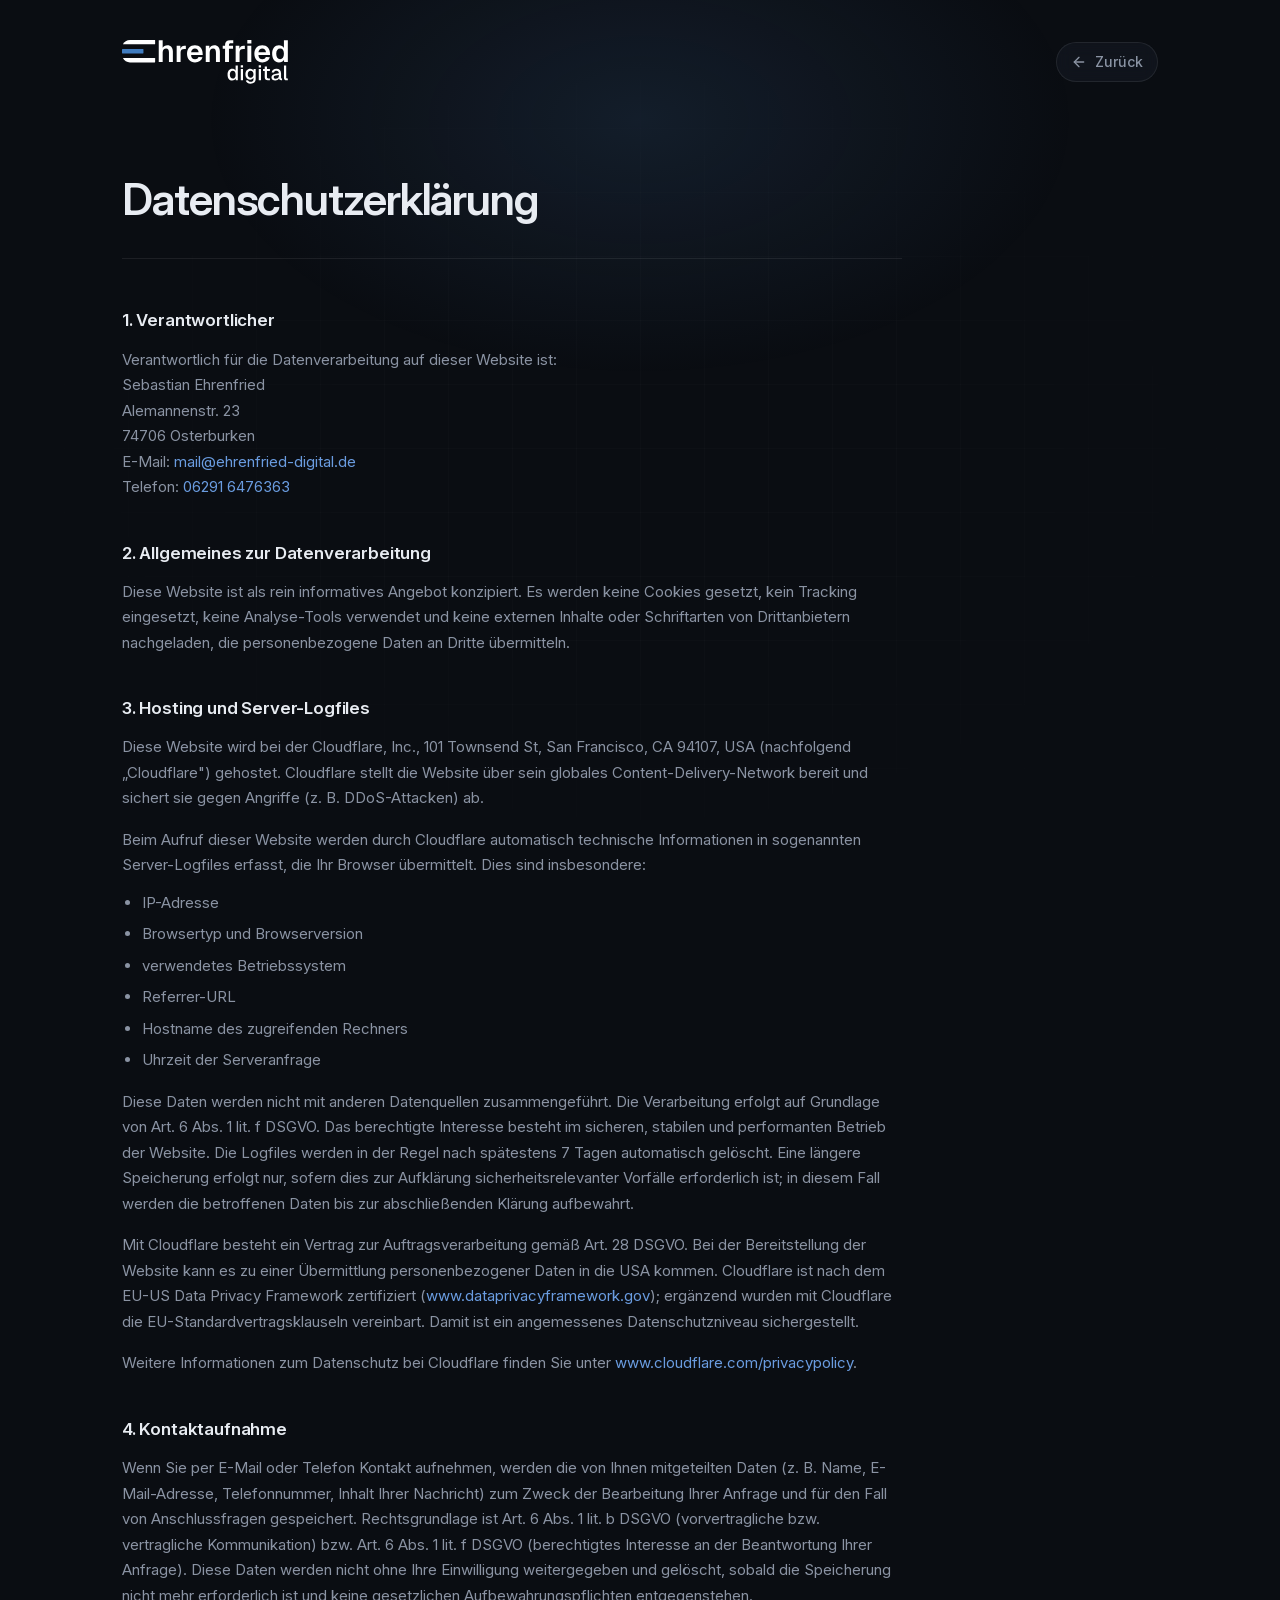
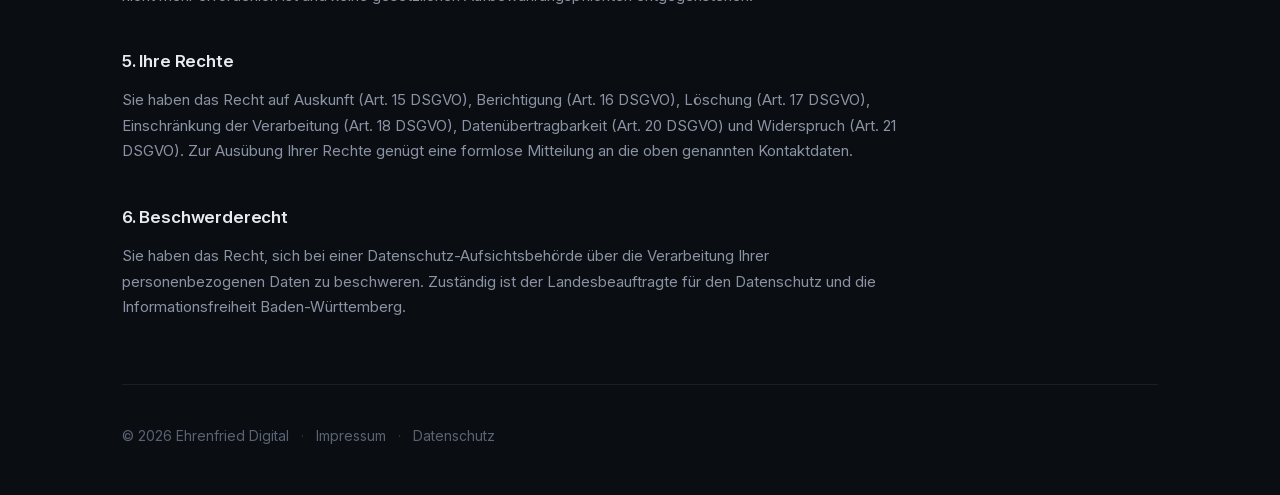
==== datenschutz.html @ 120dff1f "Add files via upload" ====
<!DOCTYPE html>
<html lang="de">
<head>
    <meta charset="UTF-8">
    <meta name="viewport" content="width=device-width, initial-scale=1.0">
    <title>Datenschutzerklärung — Ehrenfried Digital</title>
    <meta name="description" content="Datenschutzerklärung von Ehrenfried Digital nach DSGVO.">
    <meta name="robots" content="index, follow">
    <link rel="preload" href="fonts/InterVariable.woff2" as="font" type="font/woff2" crossorigin>
    <link rel="stylesheet" href="styles.css">
</head>
<body>
    <div class="background-grid"></div>
    <div class="background-glow"></div>

    <main class="container">
        <header class="header">
            <a href="index.html" class="logo" aria-label="Zur Startseite">
                <img src="logo.svg" alt="Ehrenfried Digital" class="logo-img">
            </a>
            <a href="index.html" class="back-link">
                <svg viewBox="0 0 24 24" fill="none" stroke="currentColor" stroke-width="2" stroke-linecap="round" stroke-linejoin="round" aria-hidden="true">
                    <line x1="19" y1="12" x2="5" y2="12"></line>
                    <polyline points="12 19 5 12 12 5"></polyline>
                </svg>
                <span>Zurück</span>
            </a>
        </header>

        <article class="legal-page">
            <h1 class="legal-title">Datenschutzerklärung</h1>

            <section class="legal-section">
                <h2>1. Verantwortlicher</h2>
                <p>
                    Verantwortlich für die Datenverarbeitung auf dieser Website ist:<br>
                    Sebastian Ehrenfried<br>
                    Alemannenstr. 23<br>
                    74706 Osterburken<br>
                    E-Mail: <a href="mailto:mail@ehrenfried-digital.de">mail@ehrenfried-digital.de</a><br>
                    Telefon: <a href="tel:+4962916476363">06291 6476363</a>
                </p>
            </section>

            <section class="legal-section">
                <h2>2. Allgemeines zur Datenverarbeitung</h2>
                <p>
                    Diese Website ist als rein informatives Angebot konzipiert. Es werden keine Cookies gesetzt,
                    kein Tracking eingesetzt, keine Analyse-Tools verwendet und keine externen Inhalte oder
                    Schriftarten von Drittanbietern nachgeladen, die personenbezogene Daten an Dritte übermitteln.
                </p>
            </section>

            <section class="legal-section">
                <h2>3. Hosting und Server-Logfiles</h2>
                <p>
                    Diese Website wird bei der Cloudflare, Inc., 101 Townsend St, San Francisco, CA 94107, USA
                    (nachfolgend „Cloudflare") gehostet. Cloudflare stellt die Website über sein globales
                    Content-Delivery-Network bereit und sichert sie gegen Angriffe (z. B. DDoS-Attacken) ab.
                </p>
                <p>
                    Beim Aufruf dieser Website werden durch Cloudflare automatisch technische Informationen in
                    sogenannten Server-Logfiles erfasst, die Ihr Browser übermittelt. Dies sind insbesondere:
                </p>
                <ul>
                    <li>IP-Adresse</li>
                    <li>Browsertyp und Browserversion</li>
                    <li>verwendetes Betriebssystem</li>
                    <li>Referrer-URL</li>
                    <li>Hostname des zugreifenden Rechners</li>
                    <li>Uhrzeit der Serveranfrage</li>
                </ul>
                <p>
                    Diese Daten werden nicht mit anderen Datenquellen zusammengeführt. Die Verarbeitung erfolgt
                    auf Grundlage von Art. 6 Abs. 1 lit. f DSGVO. Das berechtigte Interesse besteht im sicheren,
                    stabilen und performanten Betrieb der Website. Die Logfiles werden in der Regel nach
                    spätestens 7 Tagen automatisch gelöscht. Eine längere Speicherung erfolgt nur, sofern dies
                    zur Aufklärung sicherheitsrelevanter Vorfälle erforderlich ist; in diesem Fall werden die
                    betroffenen Daten bis zur abschließenden Klärung aufbewahrt.
                </p>
                <p>
                    Mit Cloudflare besteht ein Vertrag zur Auftragsverarbeitung gemäß Art. 28 DSGVO. Bei der
                    Bereitstellung der Website kann es zu einer Übermittlung personenbezogener Daten in die USA
                    kommen. Cloudflare ist nach dem EU-US Data Privacy Framework zertifiziert
                    (<a href="https://www.dataprivacyframework.gov/" target="_blank" rel="noopener noreferrer">www.dataprivacyframework.gov</a>);
                    ergänzend wurden mit Cloudflare die EU-Standardvertragsklauseln vereinbart. Damit ist ein
                    angemessenes Datenschutzniveau sichergestellt.
                </p>
                <p>
                    Weitere Informationen zum Datenschutz bei Cloudflare finden Sie unter
                    <a href="https://www.cloudflare.com/privacypolicy/" target="_blank" rel="noopener noreferrer">www.cloudflare.com/privacypolicy</a>.
                </p>
            </section>

            <section class="legal-section">
                <h2>4. Kontaktaufnahme</h2>
                <p>
                    Wenn Sie per E-Mail oder Telefon Kontakt aufnehmen, werden die von Ihnen mitgeteilten Daten
                    (z. B. Name, E-Mail-Adresse, Telefonnummer, Inhalt Ihrer Nachricht) zum Zweck der Bearbeitung
                    Ihrer Anfrage und für den Fall von Anschlussfragen gespeichert. Rechtsgrundlage ist Art. 6
                    Abs. 1 lit. b DSGVO (vorvertragliche bzw. vertragliche Kommunikation) bzw. Art. 6 Abs. 1
                    lit. f DSGVO (berechtigtes Interesse an der Beantwortung Ihrer Anfrage). Diese Daten werden
                    nicht ohne Ihre Einwilligung weitergegeben und gelöscht, sobald die Speicherung nicht mehr
                    erforderlich ist und keine gesetzlichen Aufbewahrungspflichten entgegenstehen.
                </p>
            </section>

            <section class="legal-section">
                <h2>5. Ihre Rechte</h2>
                <p>
                    Sie haben das Recht auf Auskunft (Art. 15 DSGVO), Berichtigung (Art. 16 DSGVO), Löschung
                    (Art. 17 DSGVO), Einschränkung der Verarbeitung (Art. 18 DSGVO), Datenübertragbarkeit
                    (Art. 20 DSGVO) und Widerspruch (Art. 21 DSGVO). Zur Ausübung Ihrer Rechte genügt eine
                    formlose Mitteilung an die oben genannten Kontaktdaten.
                </p>
            </section>

            <section class="legal-section">
                <h2>6. Beschwerderecht</h2>
                <p>
                    Sie haben das Recht, sich bei einer Datenschutz-Aufsichtsbehörde über die Verarbeitung Ihrer
                    personenbezogenen Daten zu beschweren. Zuständig ist der Landesbeauftragte für den Datenschutz
                    und die Informationsfreiheit Baden-Württemberg.
                </p>
            </section>
        </article>

        <footer class="footer">
            <span>© <span id="year"></span> Ehrenfried Digital</span>
            <span class="footer-divider">·</span>
            <a href="impressum.html" class="footer-link">Impressum</a>
            <span class="footer-divider">·</span>
            <a href="datenschutz.html" class="footer-link" aria-current="page">Datenschutz</a>
        </footer>
    </main>

    <script>
        document.getElementById('year').textContent = new Date().getFullYear();
    </script>
</body>
</html>
---- styles.css ----
@font-face {
    font-family: 'Inter';
    font-style: normal;
    font-weight: 100 900;
    font-display: swap;
    src: url('fonts/InterVariable.woff2') format('woff2-variations'),
         url('fonts/InterVariable.woff2') format('woff2');
}

:root {
    --bg: #0a0d12;
    --bg-elevated: #11161d;
    --bg-card: rgba(20, 26, 35, 0.6);
    --border: rgba(255, 255, 255, 0.08);
    --border-hover: rgba(74, 124, 184, 0.5);
    --text: #e8ecf2;
    --text-muted: #8a93a3;
    --text-subtle: #5a6373;
    --accent: #4a7cb8;
    --accent-bright: #6a9ce0;
    --accent-glow: rgba(74, 124, 184, 0.15);
}

* {
    margin: 0;
    padding: 0;
    box-sizing: border-box;
}

html {
    scroll-behavior: smooth;
}

body {
    font-family: 'Inter', -apple-system, BlinkMacSystemFont, 'Segoe UI', sans-serif;
    background: var(--bg);
    color: var(--text);
    line-height: 1.6;
    min-height: 100vh;
    overflow-x: hidden;
    font-weight: 400;
    -webkit-font-smoothing: antialiased;
    -moz-osx-font-smoothing: grayscale;
}

.background-grid {
    position: fixed;
    inset: 0;
    background-image:
        linear-gradient(rgba(255, 255, 255, 0.015) 1px, transparent 1px),
        linear-gradient(90deg, rgba(255, 255, 255, 0.015) 1px, transparent 1px);
    background-size: 64px 64px;
    pointer-events: none;
    z-index: 0;
    mask-image: radial-gradient(ellipse at center, black 30%, transparent 75%);
}

.background-glow {
    position: fixed;
    top: -20%;
    left: 50%;
    transform: translateX(-50%);
    width: 80%;
    height: 600px;
    background: radial-gradient(ellipse at center, var(--accent-glow) 0%, transparent 60%);
    pointer-events: none;
    z-index: 0;
}

.container {
    position: relative;
    z-index: 1;
    max-width: 1100px;
    margin: 0 auto;
    padding: 2.5rem 2rem 3rem;
    min-height: 100vh;
    display: flex;
    flex-direction: column;
}

.header {
    display: flex;
    align-items: center;
    justify-content: space-between;
    padding-bottom: 4rem;
    gap: 1rem;
}

.logo {
    display: inline-flex;
    align-items: center;
    text-decoration: none;
}

.logo-img {
    height: 44px;
    width: auto;
    display: block;
}

.back-link {
    display: inline-flex;
    align-items: center;
    gap: 0.5rem;
    padding: 0.5rem 0.875rem;
    font-size: 0.875rem;
    font-weight: 500;
    color: var(--text-muted);
    text-decoration: none;
    border: 1px solid var(--border);
    border-radius: 999px;
    background: var(--bg-card);
    backdrop-filter: blur(8px);
    transition: color 0.2s ease, border-color 0.2s ease, background 0.2s ease;
}

.back-link svg {
    width: 16px;
    height: 16px;
}

.back-link:hover {
    color: var(--text);
    border-color: var(--border-hover);
    background: rgba(20, 26, 35, 0.8);
}

.hero {
    padding: 4rem 0 5rem;
    max-width: 780px;
}

.eyebrow {
    display: inline-block;
    font-size: 0.8125rem;
    font-weight: 500;
    color: var(--accent-bright);
    letter-spacing: 0.12em;
    text-transform: uppercase;
    margin-bottom: 1.75rem;
    padding: 0.4rem 0.875rem;
    background: var(--accent-glow);
    border: 1px solid rgba(74, 124, 184, 0.25);
    border-radius: 999px;
}

.headline {
    font-size: clamp(2.25rem, 5.5vw, 3.75rem);
    font-weight: 600;
    line-height: 1.1;
    letter-spacing: -0.025em;
    margin-bottom: 1.75rem;
    color: var(--text);
}

.subline {
    font-size: clamp(1.0625rem, 1.5vw, 1.1875rem);
    color: var(--text-muted);
    max-width: 640px;
    line-height: 1.6;
    font-weight: 400;
}

.contact {
    padding: 2rem 0 5rem;
}

.contact-headline {
    font-size: clamp(1.75rem, 3.5vw, 2.5rem);
    font-weight: 600;
    letter-spacing: -0.02em;
    margin-bottom: 2.5rem;
    color: var(--text);
}

.contact-grid {
    display: grid;
    grid-template-columns: repeat(auto-fit, minmax(280px, 1fr));
    gap: 1rem;
}

.contact-card {
    display: flex;
    flex-direction: column;
    gap: 0.5rem;
    padding: 1.75rem;
    background: var(--bg-card);
    border: 1px solid var(--border);
    border-radius: 12px;
    text-decoration: none;
    transition: border-color 0.3s ease, transform 0.3s ease, background 0.3s ease;
    backdrop-filter: blur(8px);
}

.contact-card:hover {
    border-color: var(--border-hover);
    transform: translateY(-2px);
    background: rgba(20, 26, 35, 0.8);
}

.contact-label {
    font-size: 0.75rem;
    font-weight: 500;
    color: var(--text-subtle);
    letter-spacing: 0.1em;
    text-transform: uppercase;
}

.contact-value {
    font-size: 1.125rem;
    font-weight: 500;
    color: var(--text);
    letter-spacing: -0.005em;
}

.legal-page {
    padding: 1rem 0 4rem;
    max-width: 780px;
}

.legal-title {
    font-size: clamp(2rem, 4vw, 2.75rem);
    font-weight: 600;
    letter-spacing: -0.025em;
    color: var(--text);
    margin-bottom: 3rem;
    padding-bottom: 1.5rem;
    border-bottom: 1px solid var(--border);
}

.legal-section {
    margin-bottom: 2.5rem;
}

.legal-section:last-child {
    margin-bottom: 0;
}

.legal-section h2 {
    font-size: 1.0625rem;
    font-weight: 600;
    color: var(--text);
    margin-bottom: 0.75rem;
    letter-spacing: -0.01em;
}

.legal-section p,
.legal-section li {
    font-size: 0.9375rem;
    color: var(--text-muted);
    line-height: 1.7;
}

.legal-section p + p {
    margin-top: 1rem;
}

.legal-section ul {
    margin: 0.75rem 0 1rem 1.25rem;
    padding: 0;
}

.legal-section ul li {
    margin-bottom: 0.375rem;
}

.legal-section a {
    color: var(--accent-bright);
    text-decoration: none;
    transition: color 0.2s ease;
}

.legal-section a:hover {
    color: var(--text);
    text-decoration: underline;
}

.footer {
    margin-top: auto;
    padding-top: 2.5rem;
    border-top: 1px solid var(--border);
    display: flex;
    align-items: center;
    gap: 0.75rem;
    font-size: 0.875rem;
    color: var(--text-subtle);
    flex-wrap: wrap;
}

.footer-divider {
    color: var(--text-subtle);
    opacity: 0.5;
}

.footer-link {
    color: var(--text-subtle);
    text-decoration: none;
    transition: color 0.2s ease;
}

.footer-link:hover {
    color: var(--accent-bright);
}

@media (max-width: 640px) {
    .container {
        padding: 2rem 1.25rem 2.5rem;
    }

    .header {
        padding-bottom: 2.5rem;
    }

    .hero {
        padding: 2rem 0 3.5rem;
    }

    .contact {
        padding: 1rem 0 3rem;
    }

    .legal-page {
        padding: 0.5rem 0 3rem;
    }

    .legal-title {
        margin-bottom: 2rem;
    }

    .back-link span {
        display: none;
    }

    .back-link {
        padding: 0.5rem;
    }
}
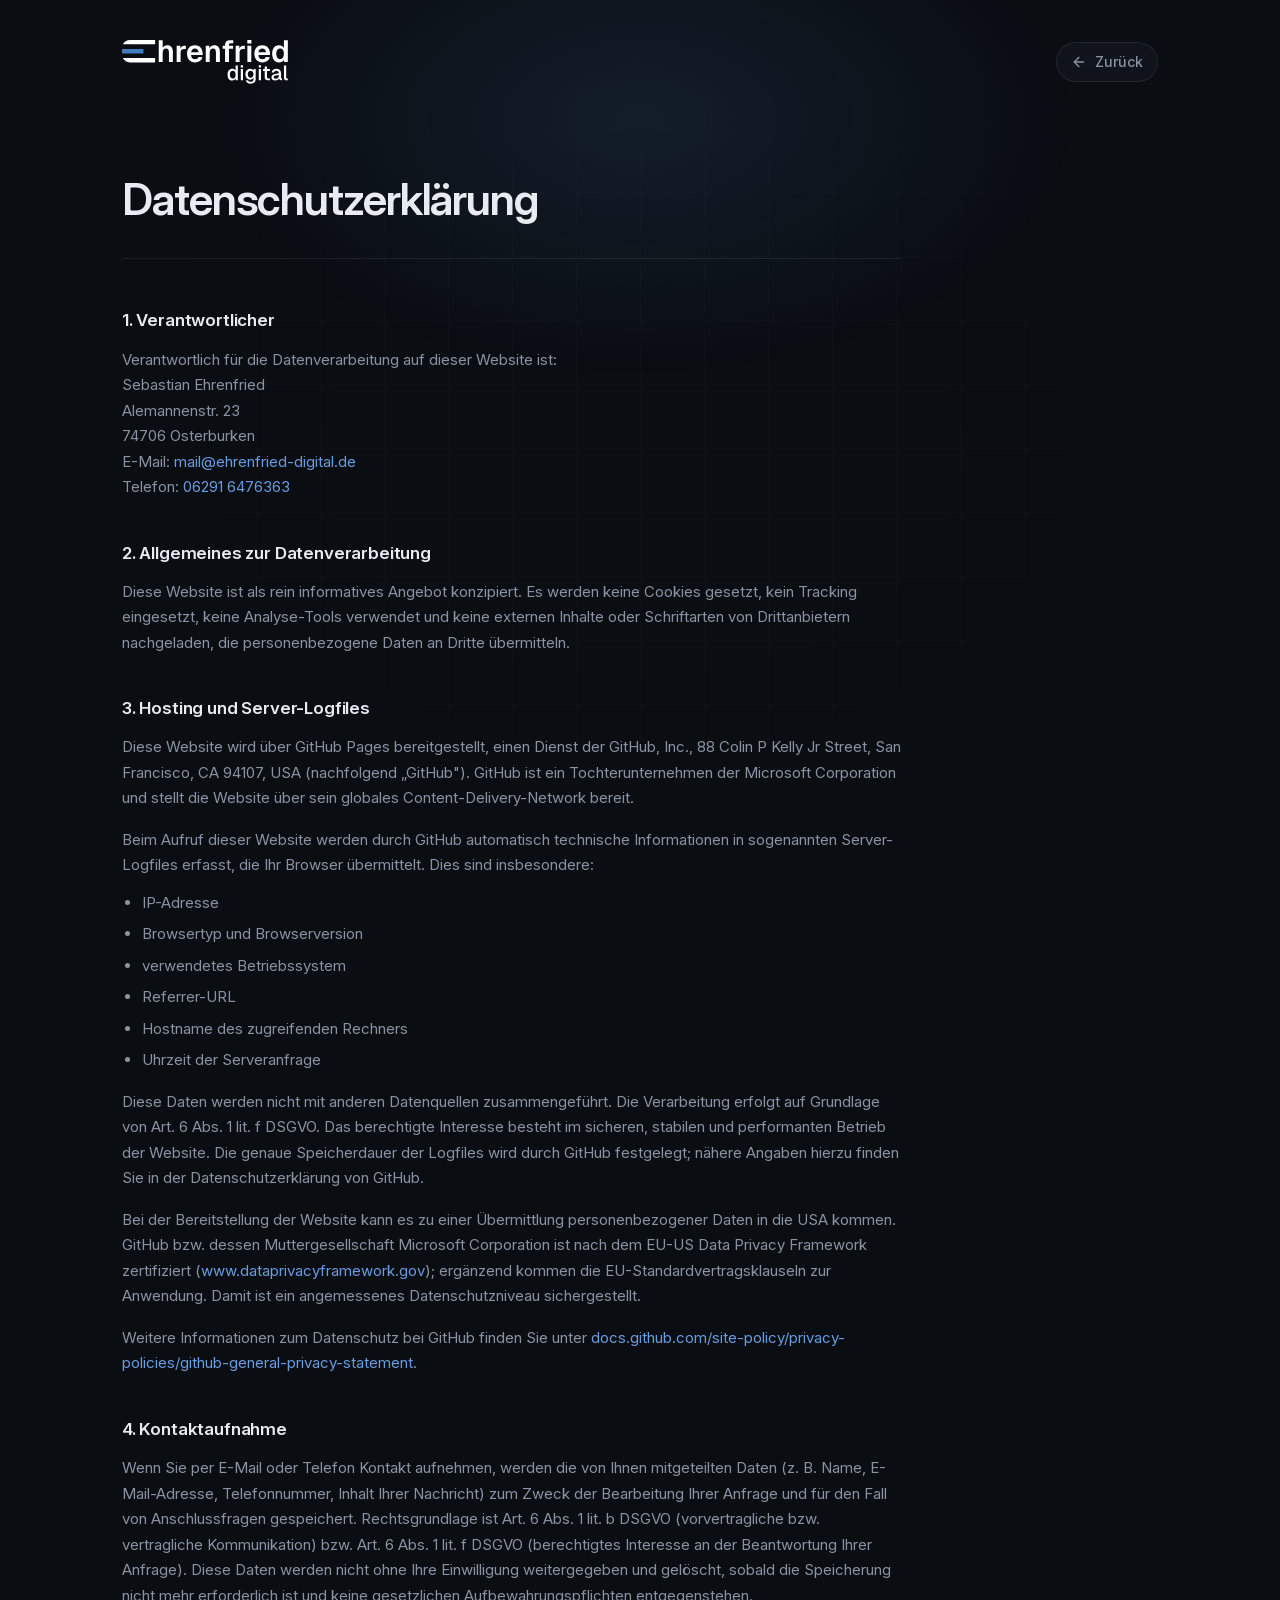
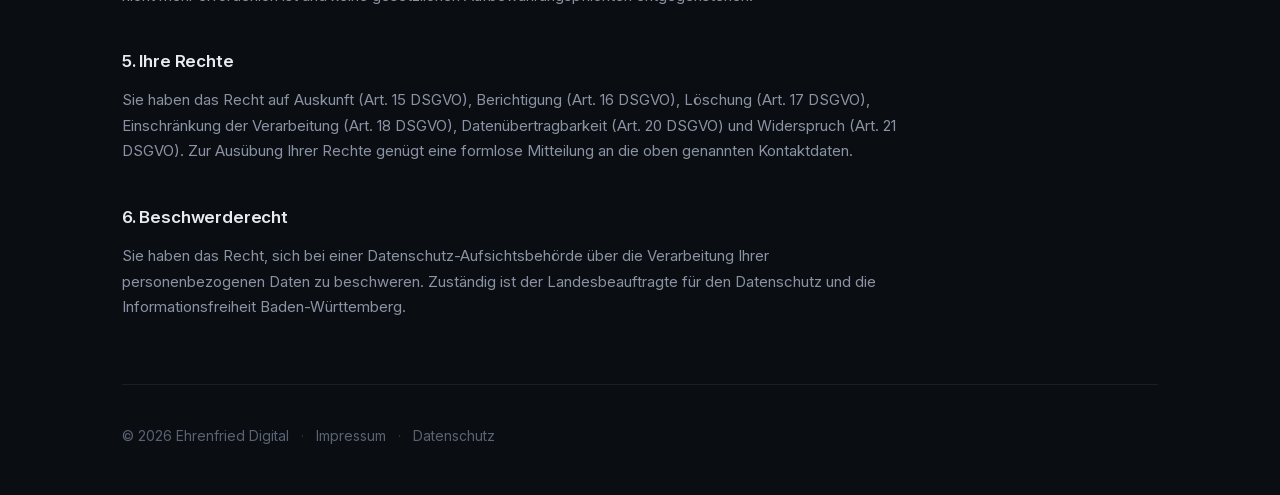
==== commit 9a5e3324: "Update datenschutz.html" ====
--- a/datenschutz.html
+++ b/datenschutz.html
@@ -54,12 +54,13 @@
             <section class="legal-section">
                 <h2>3. Hosting und Server-Logfiles</h2>
                 <p>
-                    Diese Website wird bei der Cloudflare, Inc., 101 Townsend St, San Francisco, CA 94107, USA
-                    (nachfolgend „Cloudflare") gehostet. Cloudflare stellt die Website über sein globales
-                    Content-Delivery-Network bereit und sichert sie gegen Angriffe (z. B. DDoS-Attacken) ab.
+                    Diese Website wird über GitHub Pages bereitgestellt, einen Dienst der GitHub, Inc.,
+                    88 Colin P Kelly Jr Street, San Francisco, CA 94107, USA (nachfolgend „GitHub").
+                    GitHub ist ein Tochterunternehmen der Microsoft Corporation und stellt die Website über
+                    sein globales Content-Delivery-Network bereit.
                 </p>
                 <p>
-                    Beim Aufruf dieser Website werden durch Cloudflare automatisch technische Informationen in
+                    Beim Aufruf dieser Website werden durch GitHub automatisch technische Informationen in
                     sogenannten Server-Logfiles erfasst, die Ihr Browser übermittelt. Dies sind insbesondere:
                 </p>
                 <ul>
@@ -73,22 +74,21 @@
                 <p>
                     Diese Daten werden nicht mit anderen Datenquellen zusammengeführt. Die Verarbeitung erfolgt
                     auf Grundlage von Art. 6 Abs. 1 lit. f DSGVO. Das berechtigte Interesse besteht im sicheren,
-                    stabilen und performanten Betrieb der Website. Die Logfiles werden in der Regel nach
-                    spätestens 7 Tagen automatisch gelöscht. Eine längere Speicherung erfolgt nur, sofern dies
-                    zur Aufklärung sicherheitsrelevanter Vorfälle erforderlich ist; in diesem Fall werden die
-                    betroffenen Daten bis zur abschließenden Klärung aufbewahrt.
+                    stabilen und performanten Betrieb der Website. Die genaue Speicherdauer der Logfiles wird
+                    durch GitHub festgelegt; nähere Angaben hierzu finden Sie in der Datenschutzerklärung von
+                    GitHub.
                 </p>
                 <p>
-                    Mit Cloudflare besteht ein Vertrag zur Auftragsverarbeitung gemäß Art. 28 DSGVO. Bei der
-                    Bereitstellung der Website kann es zu einer Übermittlung personenbezogener Daten in die USA
-                    kommen. Cloudflare ist nach dem EU-US Data Privacy Framework zertifiziert
+                    Bei der Bereitstellung der Website kann es zu einer Übermittlung personenbezogener Daten
+                    in die USA kommen. GitHub bzw. dessen Muttergesellschaft Microsoft Corporation ist nach
+                    dem EU-US Data Privacy Framework zertifiziert
                     (<a href="https://www.dataprivacyframework.gov/" target="_blank" rel="noopener noreferrer">www.dataprivacyframework.gov</a>);
-                    ergänzend wurden mit Cloudflare die EU-Standardvertragsklauseln vereinbart. Damit ist ein
-                    angemessenes Datenschutzniveau sichergestellt.
+                    ergänzend kommen die EU-Standardvertragsklauseln zur Anwendung. Damit ist ein angemessenes
+                    Datenschutzniveau sichergestellt.
                 </p>
                 <p>
-                    Weitere Informationen zum Datenschutz bei Cloudflare finden Sie unter
-                    <a href="https://www.cloudflare.com/privacypolicy/" target="_blank" rel="noopener noreferrer">www.cloudflare.com/privacypolicy</a>.
+                    Weitere Informationen zum Datenschutz bei GitHub finden Sie unter
+                    <a href="https://docs.github.com/site-policy/privacy-policies/github-general-privacy-statement" target="_blank" rel="noopener noreferrer">docs.github.com/site-policy/privacy-policies/github-general-privacy-statement</a>.
                 </p>
             </section>
 
